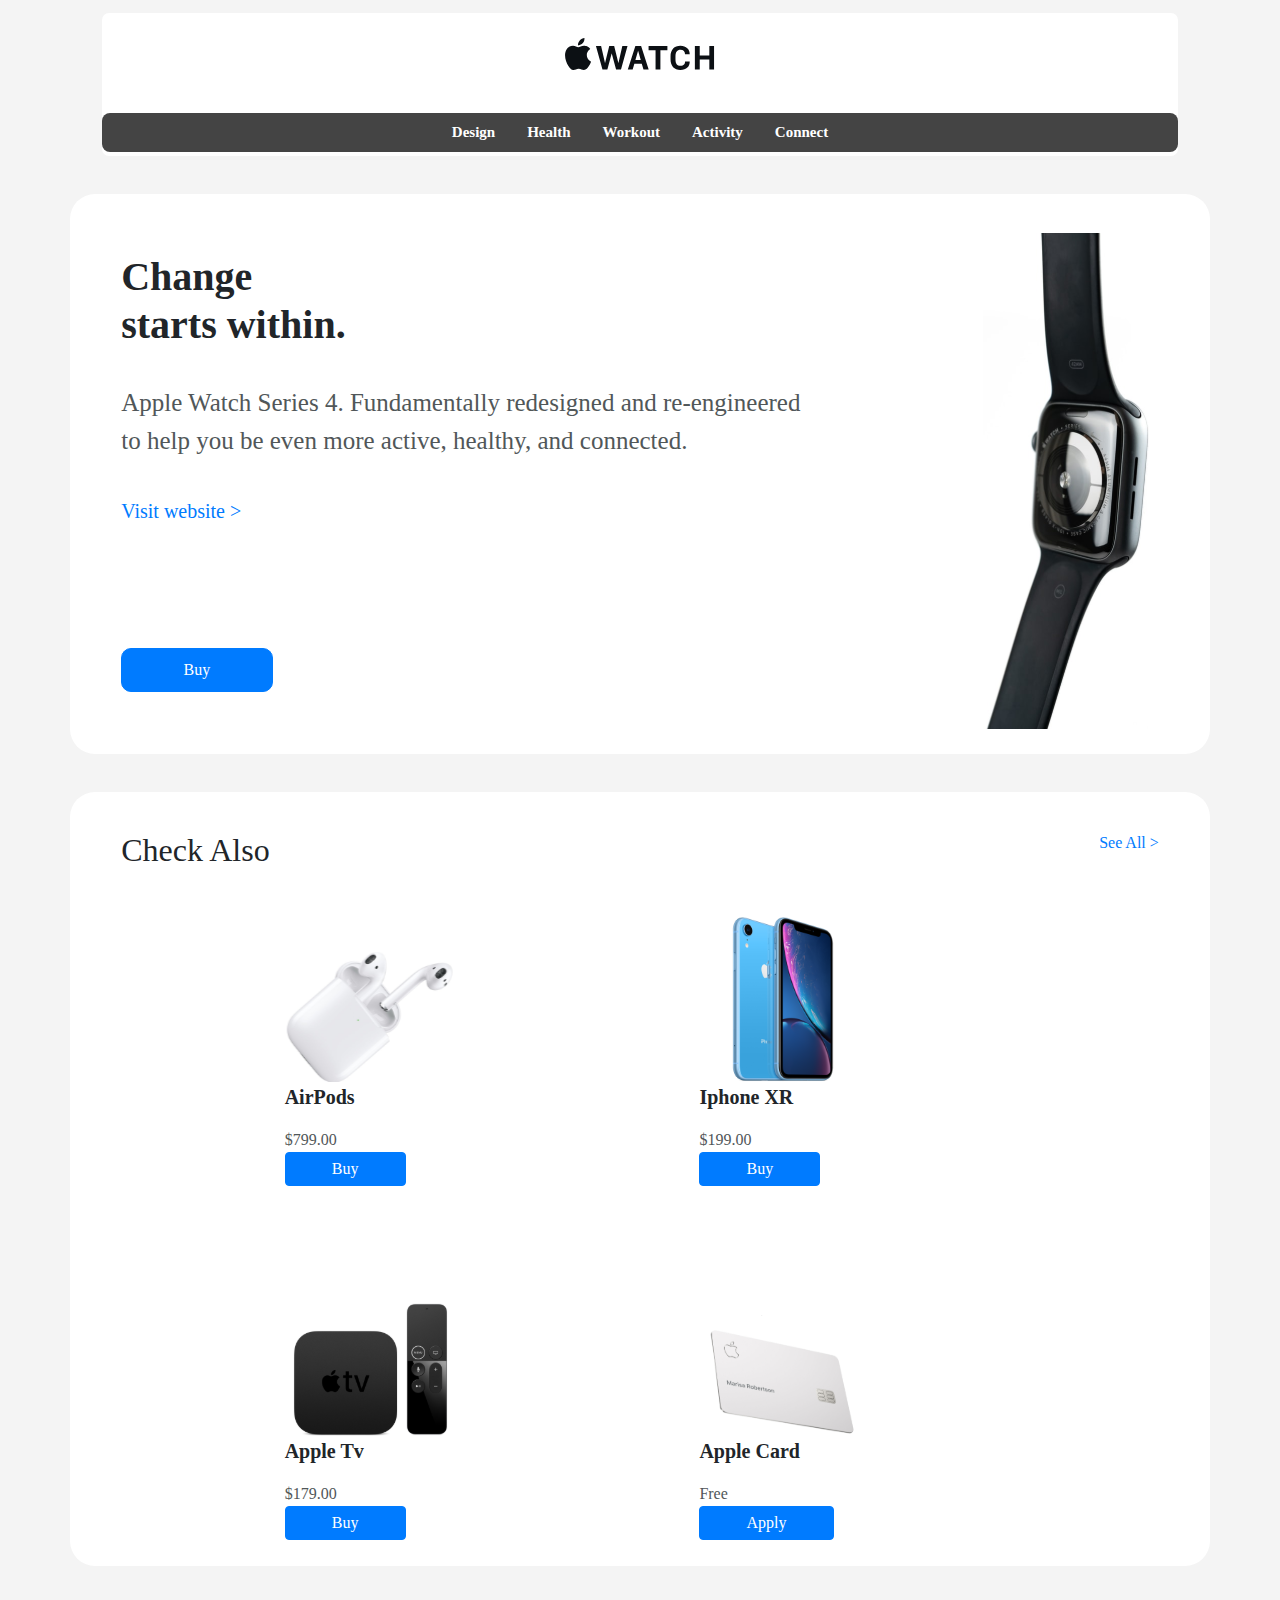
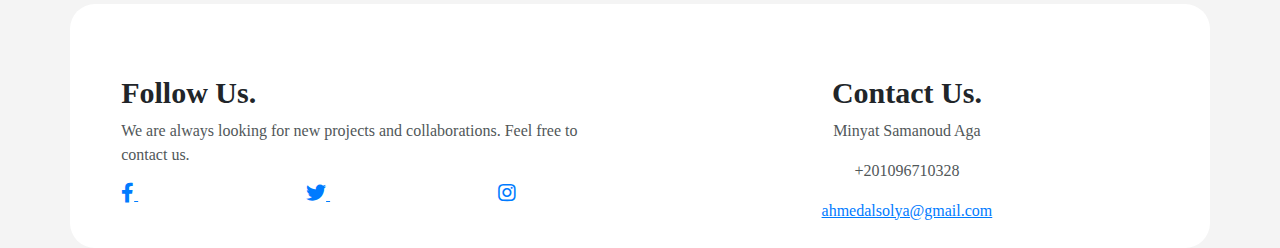
==== index.html @ 356c301e "first commit" ====
<!DOCTYPE html>
<html lang="en">

<head>
    <meta charset="UTF-8" />
    <meta http-equiv="X-UA-Compatible" content="IE=edge" />
    <meta name="viewport" content="width=device-width, initial-scale=1.0" />
    <title>Market</title>
    <link rel="stylesheet" href="css/bootstrap.min.css" />
    <link rel="stylesheet" href="css/all.min.css">
    <link rel="stylesheet" href="css/style.css" />
</head>

<body class="main">
    <section class="SectionNavber text-center">
        <div class="container">
            <img src="img/apple-watch.svg" alt="" />
            <ul class="nav">
                <li class="nav-item">
                    <a class="nav-link active" aria-current="page" href="#">Design</a>
                </li>
                <li class="nav-item">
                    <a class="nav-link" href="#">Health</a>
                </li>
                <li class="nav-item">
                    <a class="nav-link" href="#">Workout</a>
                </li>
                <li class="nav-item">
                    <a class="nav-link" href="#">Activity</a>
                </li>
                <li class="nav-item">
                    <a class="nav-link" href="#">Connect</a>
                </li>
            </ul>
        </div>
    </section>
    <section class="change">
        <div class="container">
            <div class="row">
                <div class="col-md-8">
                    <h2>Change
                        <br>
                        starts within.
                    </h2>
                    <p>Apple Watch Series 4. Fundamentally redesigned and re‑engineered to help you be even more active,
                        healthy, and connected.</p>
                    <a href="#" class="visit">Visit website ></a>
                    <a href="#" class="buy btn btn-primary">Buy</a>
                </div>
                <div class="col-md-4">
                    <img src="img/watch.svg" class="float-right" alt="">
                </div>
            </div>
        </div>
    </section>
    <section class="check">
        <div class="container">
            <h2 class="float-left">Check Also
            </h2>
            <a href="#" class="float-right">See All ></a>
            <div class="row">
                <div class="col-md-6">
                    <img src="img/Airpods.svg" alt="">
                    <p>AirPods</p>
                    <span>$799.00</span>
                    <a href="#" class="buy btn btn-primary">Buy</a>
                </div>
                <div class="col-md-6">
                    <img src="img/Iphone.svg" alt="">
                    <p>Iphone XR</p>
                    <span>$199.00</span>
                    <a href="#" class="buy btn btn-primary">Buy</a>
                </div>
                <div class="col-md-6">
                    <img src="img/Apple tv.svg" alt="">
                    <p>Apple Tv</p>
                    <span>$179.00</span>
                    <a href="#" class="buy btn btn-primary">Buy</a>
                </div>
                <div class="col-md-6">
                    <img src="img/Apple card.svg" alt="">
                    <p>Apple Card</p>
                    <span>Free</span>
                    <a href="#" class="buy btn btn-primary">Apply</a>
                </div>
            </div>
        </div>
    </section>
    <footer>
        <div class="container">
            <div class="row">
                <div class="col-md-6 mt-6">
                    <h2>Follow Us.</h2>
                    <p>We are always looking for new projects and collaborations. Feel free to contact us.</p>
                    <a href="#" class="m">
                        <i class="fab fa-facebook-f"></i>
                    </a>
                    <a href="#" class="m">
                        <i class="fab fa-twitter"></i>
                    </a>
                    <a href="#">
                        <i class="fab fa-instagram"></i>
                    </a>
                </div>
                <div class="col-md-6 text-center mt-6">
                    <h2>Contact Us.</h2>
                    <p>Minyat Samanoud Aga</p>
                    <p>+201096710328</p>
                    <a href="#">ahmedalsolya@gmail.com</a>
                </div>
            </div>
        </div>
    </footer>
    <script src="js/jquery-3.6.0.js"></script>
    <script src="js/bootstrap.min.js"></script>
</body>

</html>
---- css/style.css ----
a:hover{
    text-decoration: none;
}
img{
    max-width:100%;
    height:auto
}
.main{
    background-color: #F4F4F4;
    font-family: Inter;
}
.SectionNavber{
    background-color: #fff;
    margin: 0px 8%;
    border-radius: 7px;
    padding-top: 2%;
    margin-top: 1%;
    padding-bottom: .3%;
}
.SectionNavber .container{
    padding: 0;
}
.SectionNavber .nav{
    display: flex;
    justify-content: center;
    background-color: #444444;
    border-radius: 8px 8px 8px 8px;
    margin-top: 4%;
}
.SectionNavber .nav a{
    color: #fff;
    font-size: 15px;
    font-weight: 600;
}
.change , .check ,.main footer{
    margin-top: 3%;
    border-radius: 5px;
}
.main .change .container ,.main .check .container ,.main footer .container{
    background-color: #fff;
    padding: 3% 4% 2% 4%;
    border-radius: 25px;
}
.change h2{
    font-weight: 900;
    font-size: 40px;
    padding-top: 3%;
    padding-bottom: 4%;
}
    .change p{
        color: #515759;
        font-size: 25px;
        padding-bottom: 3%;
    }
    .change .visit{
        display: block;
        font-size: 20px;
        font-weight: 500;
    }
    .change .buy{
        padding: 1.3% 9%;
        border-radius: 10px;
        margin-top: 18%;
        }
        .check .container .row .col-md-6 {
            padding-top: 10%;
        }
        .check .container p{
            font-weight: 700;
            font-size: 20px;
        }
        .check .container span{
            color: #515759;
            display: block;
        }
        .check a.buy{
            padding:1% 12%;
        }
        footer h2{
            font-size: 30px;
            font-weight: 800;
        }
        footer p{
            color: #515759;
        }
        footer a.m{
            margin-right: 33.3333%;
        }
        footer a i{
            font-size: 20px;
        }
        footer .mt-6{
            margin-top: 2rem;
        }
        .buyPage{
            background-color: #7D7D7D;
        }
        nav a{
            color: #fff !important;
        }
        .buyPage nav a.buy{
            border-radius: 20px;
            width: 100px;
        }
        @media (max-width: 992px){
        nav a {
            margin-top: 2%;
        }
    }
    .header{
        margin-top: 5%;
    }
    .breadcrumb{
        background-color: transparent;
    }
    .breadcrumb .breadcrumb-item{        
        color: #51ACFF !important;
        font-size: 20px;
        font-weight: 500;
    }
    .det .detail{
        font-weight: 700;
        font-size: 20px;
        color: #fff;
    }
    .collectiom_img{
        margin-top: 5%;
        padding: 18% 0;
    }
    .buyPage footer {
        background-color: #313131;
        border-radius: 15px;
        padding: 3% ;
    }
    .buyPage footer .social i{
        color: #fff;
        text-align: center;
    }
    .buyPage footer p{
        color: #7D7D7D, 100%;
    }
    .buyPage footer p:nth-child(4){
        color: #fff;
    }
    .clothesPage{
        background-color: #F4F4F4;
    }
    .clothesPage .structure{
        background-color: #fff;
        padding: 4% 4% 13%;
        border-radius: 20px;
        }
    .clothesPage header .float-left .float-left img{
        padding-right: 1.3rem;
    }
    .clothesPage .co{
        color:#7D7D7D ;
    }
    .clothesPage .name{
        font-weight: 800;
    }
    .clear-fix{
        clear: both;
    }
    .justifyContent-center{
        display: flex;
        justify-content: center;
        margin-top: 3%;
    }
    .save{
        margin-top: 5%;
    }
    .save h2{
        margin-bottom: 5%;
    }
    .clothesPage .save p{
        color: #515759;
    }
    .code label{
        background-color:#f1f1f1;
        padding: 2% 7%;
        margin-right: 2%;
    }
    .code a{
        padding: 1.3% 6%;
    }
    .code p{
        color: #B6B6B6;
    }
    .clothesPage .discover{
        margin-top: 5%;
    }
    .discover h2{
        font-weight: 700;
    }
    .discover .price{
        color: #7D7D7D;
    }
    .clothesPage footer{
        margin-top: 7%;
    }
    footer a{
        text-decoration: underline;
    }
    footer a:hover{
        text-decoration: underline;
    }
    .showClothes{
        background-color: #FAFAFA;
    }
    .showClothes p{
        color: #515759;
    }
    .showClothes .best .border{
        border: 1px solid #00f !important;
        padding: 0 2%;
        font-size: 30px;
        }
        .showClothes .mb-6{
            margin-bottom: 5.2rem;
        }
        .dropdown-divider{
            border: 1px solid #D6D7D9;
        }
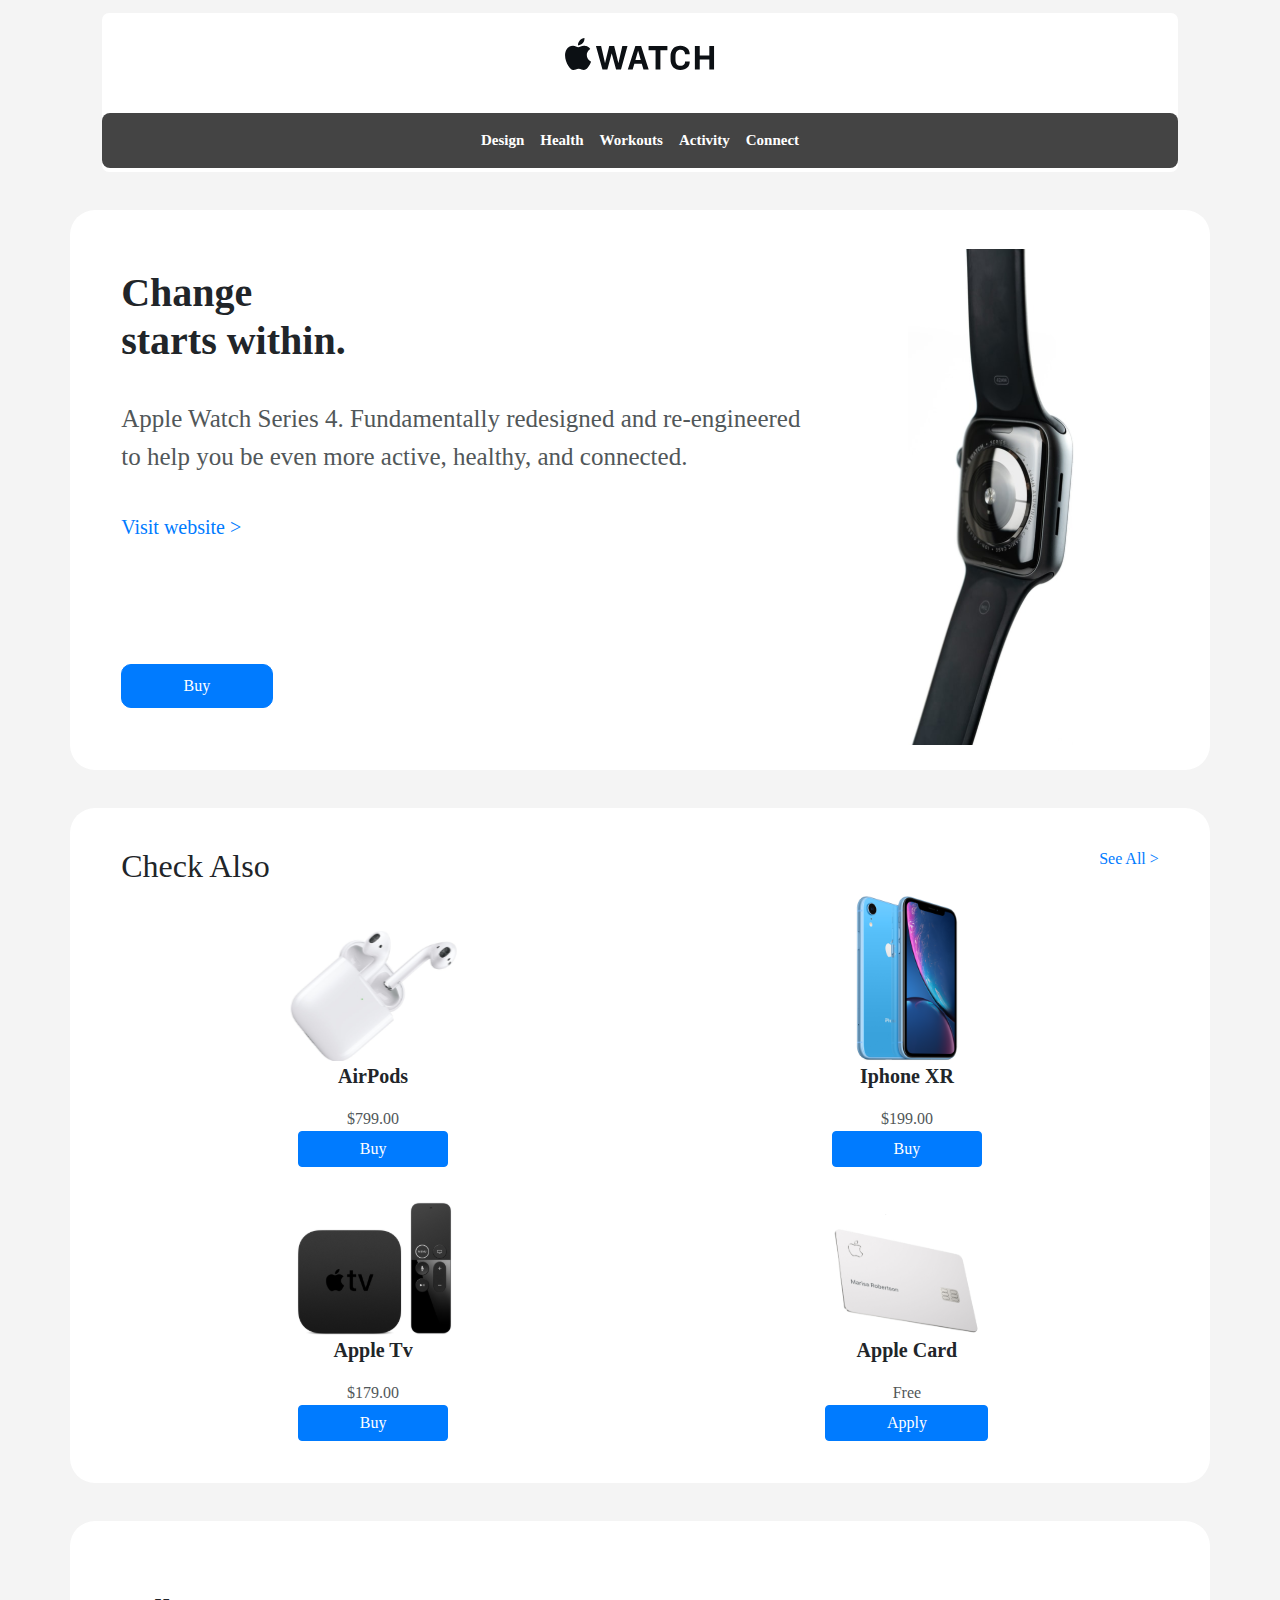
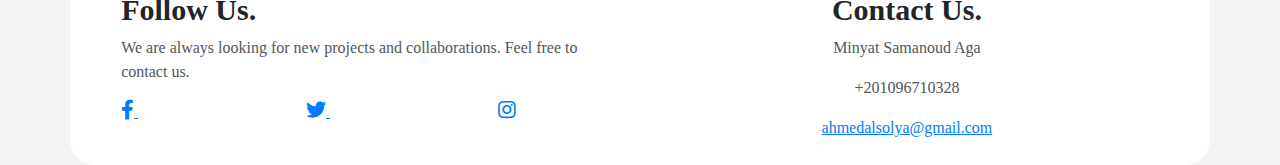
==== commit dc6f1232: "First Time" ====
--- a/index.html
+++ b/index.html
@@ -15,23 +15,31 @@
     <section class="SectionNavber text-center">
         <div class="container">
             <img src="img/apple-watch.svg" alt="" />
-            <ul class="nav">
-                <li class="nav-item">
-                    <a class="nav-link active" aria-current="page" href="#">Design</a>
-                </li>
-                <li class="nav-item">
-                    <a class="nav-link" href="#">Health</a>
-                </li>
-                <li class="nav-item">
-                    <a class="nav-link" href="#">Workout</a>
-                </li>
-                <li class="nav-item">
-                    <a class="nav-link" href="#">Activity</a>
-                </li>
-                <li class="nav-item">
-                    <a class="nav-link" href="#">Connect</a>
-                </li>
-            </ul>
+        <nav class="navbar navbar-expand-lg navbar-light">
+            <button class="navbar-toggler" type="button" data-toggle="collapse" data-target="#navbarNav"
+                aria-controls="navbarNav" aria-expanded="false" aria-label="Toggle navigation">
+                <span class="navbar-toggler-icon"></span>
+            </button>
+            <div class="collapse navbar-collapse" id="navbarNav">
+                <ul class="navbar-nav">
+                    <li class="nav-item active">
+                        <a class="nav-link" href="#">Design</a>
+                    </li>
+                    <li class="nav-item">
+                        <a class="nav-link" href="#">Health</a>
+                    </li>
+                    <li class="nav-item">
+                        <a class="nav-link" href="#">Workouts</a>
+                    </li>
+                    <li class="nav-item">
+                        <a class="nav-link" href="#">Activity</a>
+                    </li>
+                    <li class="nav-item">
+                        <a class="nav-link" href="#">Connect</a>
+                    </li>
+                </ul>
+            </div>
+        </nav>
         </div>
     </section>
     <section class="change">
@@ -47,7 +55,7 @@
                     <a href="#" class="visit">Visit website ></a>
                     <a href="#" class="buy btn btn-primary">Buy</a>
                 </div>
-                <div class="col-md-4">
+                <div class="col-md-4 img_watch">
                     <img src="img/watch.svg" class="float-right" alt="">
                 </div>
             </div>
@@ -58,30 +66,31 @@
             <h2 class="float-left">Check Also
             </h2>
             <a href="#" class="float-right">See All ></a>
-            <div class="row">
+            <div class="clear-fix"></div>
+            <div class="row text-center">
                 <div class="col-md-6">
-                    <img src="img/Airpods.svg" alt="">
+                    <img src="img/Airpods.svg" class="sell" alt="">
                     <p>AirPods</p>
                     <span>$799.00</span>
                     <a href="#" class="buy btn btn-primary">Buy</a>
                 </div>
                 <div class="col-md-6">
-                    <img src="img/Iphone.svg" alt="">
+                    <img src="img/Iphone.svg" class="sell" alt="">
                     <p>Iphone XR</p>
                     <span>$199.00</span>
                     <a href="#" class="buy btn btn-primary">Buy</a>
                 </div>
                 <div class="col-md-6">
-                    <img src="img/Apple tv.svg" alt="">
+                    <img src="img/Apple tv.svg" class="sell" alt="">
                     <p>Apple Tv</p>
                     <span>$179.00</span>
                     <a href="#" class="buy btn btn-primary">Buy</a>
                 </div>
                 <div class="col-md-6">
-                    <img src="img/Apple card.svg" alt="">
+                    <img src="img/Apple card.svg" class="sell" alt="">
                     <p>Apple Card</p>
                     <span>Free</span>
-                    <a href="#" class="buy btn btn-primary">Apply</a>
+                    <a href="#" class="buy btn btn-primary mb-3">Apply</a>
                 </div>
             </div>
         </div>
--- a/css/style.css
+++ b/css/style.css
@@ -1,224 +1,302 @@
-a:hover{
+a:hover {
     text-decoration: none;
 }
-img{
-    max-width:100%;
-    height:auto
-}
-.main{
-    background-color: #F4F4F4;
+
+img {
+    max-width: 100%;
+    height: auto;
+}
+
+.main {
+    background-color: #f4f4f4;
     font-family: Inter;
 }
-.SectionNavber{
+.navbar-light .navbar-toggler-icon{
+    background-image:url("data:image/svg+xml,%3csvg xmlns='http://www.w3.org/2000/svg' width='40' height='40' viewBox='0 0 30 30'%3e%3cpath stroke='rgba(255, 255, 255, 1)' stroke-linecap='round' stroke-miterlimit='12' stroke-width='2.5' d='M4 7h22M4 15h22M4 23h22'/%3e%3c/svg%3e") ;
+}
+.SectionNavber {
     background-color: #fff;
     margin: 0px 8%;
     border-radius: 7px;
     padding-top: 2%;
     margin-top: 1%;
-    padding-bottom: .3%;
-}
-.SectionNavber .container{
+    padding-bottom: 0.3%;
+}
+
+.SectionNavber .container {
     padding: 0;
 }
-.SectionNavber .nav{
+
+.SectionNavber nav {
     display: flex;
     justify-content: center;
     background-color: #444444;
     border-radius: 8px 8px 8px 8px;
     margin-top: 4%;
 }
-.SectionNavber .nav a{
+.SectionNavber .collapse{
+    justify-content: center;
+}
+.SectionNavber nav a {
     color: #fff;
     font-size: 15px;
     font-weight: 600;
 }
-.change , .check ,.main footer{
+
+.change,
+.check,
+.main footer {
     margin-top: 3%;
     border-radius: 5px;
 }
-.main .change .container ,.main .check .container ,.main footer .container{
+
+.main .change .container,
+.main .check .container,
+.main footer .container {
     background-color: #fff;
     padding: 3% 4% 2% 4%;
     border-radius: 25px;
 }
-.change h2{
+
+.change h2 {
     font-weight: 900;
     font-size: 40px;
     padding-top: 3%;
     padding-bottom: 4%;
 }
-    .change p{
-        color: #515759;
-        font-size: 25px;
-        padding-bottom: 3%;
+
+.change p {
+    color: #515759;
+    font-size: 25px;
+    padding-bottom: 3%;
+}
+
+.change .visit {
+    display: block;
+    font-size: 20px;
+    font-weight: 500;
+}
+
+.change .buy {
+    padding: 1.3% 9%;
+    border-radius: 10px;
+    margin-top: 18%;
+}
+
+.change .img_watch {
+    display: flex;
+    justify-content: center;
+}
+
+/* .check .container .row .col-md-6 {
+    padding-top: 2%;
+} */
+
+.check .sell{
+
+}
+
+.check .container p {
+    font-weight: 700;
+    font-size: 20px;
+}
+
+.check .container span {
+    color: #515759;
+    display: block;
+}
+
+.check a.buy {
+    padding: 1% 12%;
+}
+
+footer h2 {
+    font-size: 30px;
+    font-weight: 800;
+}
+
+footer p {
+    color: #515759;
+}
+
+footer a.m {
+    margin-right: 33.3333%;
+}
+
+footer a i {
+    font-size: 20px;
+}
+
+footer .mt-6 {
+    margin-top: 2rem;
+}
+
+.buyPage {
+    background-color: #7d7d7d;
+}
+
+nav a {
+    color: #fff !important;
+}
+
+.buyPage nav a.buy {
+    border-radius: 20px;
+    width: 100px;
+}
+
+@media (max-width: 992px) {
+    nav a {
+        margin-top: 2%;
     }
-    .change .visit{
-        display: block;
-        font-size: 20px;
-        font-weight: 500;
-    }
-    .change .buy{
-        padding: 1.3% 9%;
-        border-radius: 10px;
-        margin-top: 18%;
-        }
-        .check .container .row .col-md-6 {
-            padding-top: 10%;
-        }
-        .check .container p{
-            font-weight: 700;
-            font-size: 20px;
-        }
-        .check .container span{
-            color: #515759;
-            display: block;
-        }
-        .check a.buy{
-            padding:1% 12%;
-        }
-        footer h2{
-            font-size: 30px;
-            font-weight: 800;
-        }
-        footer p{
-            color: #515759;
-        }
-        footer a.m{
-            margin-right: 33.3333%;
-        }
-        footer a i{
-            font-size: 20px;
-        }
-        footer .mt-6{
-            margin-top: 2rem;
-        }
-        .buyPage{
-            background-color: #7D7D7D;
-        }
-        nav a{
-            color: #fff !important;
-        }
-        .buyPage nav a.buy{
-            border-radius: 20px;
-            width: 100px;
-        }
-        @media (max-width: 992px){
-        nav a {
-            margin-top: 2%;
-        }
-    }
-    .header{
-        margin-top: 5%;
-    }
-    .breadcrumb{
-        background-color: transparent;
-    }
-    .breadcrumb .breadcrumb-item{        
-        color: #51ACFF !important;
-        font-size: 20px;
-        font-weight: 500;
-    }
-    .det .detail{
-        font-weight: 700;
-        font-size: 20px;
-        color: #fff;
-    }
-    .collectiom_img{
-        margin-top: 5%;
-        padding: 18% 0;
-    }
-    .buyPage footer {
-        background-color: #313131;
-        border-radius: 15px;
-        padding: 3% ;
-    }
-    .buyPage footer .social i{
-        color: #fff;
-        text-align: center;
-    }
-    .buyPage footer p{
-        color: #7D7D7D, 100%;
-    }
-    .buyPage footer p:nth-child(4){
-        color: #fff;
-    }
-    .clothesPage{
-        background-color: #F4F4F4;
-    }
-    .clothesPage .structure{
-        background-color: #fff;
-        padding: 4% 4% 13%;
-        border-radius: 20px;
-        }
-    .clothesPage header .float-left .float-left img{
-        padding-right: 1.3rem;
-    }
-    .clothesPage .co{
-        color:#7D7D7D ;
-    }
-    .clothesPage .name{
-        font-weight: 800;
-    }
-    .clear-fix{
-        clear: both;
-    }
-    .justifyContent-center{
-        display: flex;
-        justify-content: center;
-        margin-top: 3%;
-    }
-    .save{
-        margin-top: 5%;
-    }
-    .save h2{
-        margin-bottom: 5%;
-    }
-    .clothesPage .save p{
-        color: #515759;
-    }
-    .code label{
-        background-color:#f1f1f1;
-        padding: 2% 7%;
-        margin-right: 2%;
-    }
-    .code a{
-        padding: 1.3% 6%;
-    }
-    .code p{
-        color: #B6B6B6;
-    }
-    .clothesPage .discover{
-        margin-top: 5%;
-    }
-    .discover h2{
-        font-weight: 700;
-    }
-    .discover .price{
-        color: #7D7D7D;
-    }
-    .clothesPage footer{
-        margin-top: 7%;
-    }
-    footer a{
-        text-decoration: underline;
-    }
-    footer a:hover{
-        text-decoration: underline;
-    }
-    .showClothes{
-        background-color: #FAFAFA;
-    }
-    .showClothes p{
-        color: #515759;
-    }
-    .showClothes .best .border{
-        border: 1px solid #00f !important;
-        padding: 0 2%;
-        font-size: 30px;
-        }
-        .showClothes .mb-6{
-            margin-bottom: 5.2rem;
-        }
-        .dropdown-divider{
-            border: 1px solid #D6D7D9;
-        }+}
+
+.header {
+    margin-top: 5%;
+}
+
+.breadcrumb {
+    background-color: transparent;
+}
+
+.breadcrumb .breadcrumb-item {
+    color: #51acff !important;
+    font-size: 20px;
+    font-weight: 500;
+}
+
+.det .detail {
+    font-weight: 700;
+    font-size: 20px;
+    color: #fff;
+}
+
+.collectiom_img {
+    padding: 7% 0;
+    text-align: center;
+}
+
+.buyPage footer {
+    background-color: #313131;
+    border-radius: 15px;
+    padding: 3%;
+}
+
+.buyPage footer .social i {
+    color: #fff;
+    text-align: center;
+}
+
+.buyPage footer p {
+    color: #7d7d7d;
+}
+
+.buyPage footer p:nth-child(4) {
+    color: #fff;
+}
+
+.clothesPage {
+    background-color: #f4f4f4;
+}
+
+.clothesPage .structure {
+    background-color: #fff;
+    padding: 4% 4% 13%;
+    border-radius: 20px;
+}
+
+.clothesPage header .float-left .float-left img {
+    padding-right: 1.3rem;
+}
+
+.clothesPage .co {
+    color: #7d7d7d;
+}
+
+.clothesPage .name {
+    font-weight: 800;
+}
+
+.clear-fix {
+    clear: both;
+}
+
+.justifyContent-center {
+    display: flex;
+    justify-content: center;
+    margin-top: 3%;
+}
+
+.save {
+    margin-top: 4%;
+}
+
+.save h2 {
+    margin-bottom: 3%;
+}
+
+.clothesPage .save p {
+    color: #515759;
+}
+
+.code label {
+    background-color: #f1f1f1;
+    padding: 1.3% 7%;
+    margin-right: 2%;
+}
+
+.code a {
+    padding: 1.3% 6%;
+}
+
+.code p {
+    color: #b6b6b6;
+}
+
+.clothesPage .discover {
+    margin-top: 3%;
+}
+
+.discover h2 {
+    font-weight: 700;
+    font-size: 25px;
+}
+
+.discover .price {
+    color: #7d7d7d;
+}
+
+.clothesPage footer {
+    margin-top: 7%;
+}
+
+footer a {
+    text-decoration: underline;
+}
+
+footer a:hover {
+    text-decoration: underline;
+}
+
+.showClothes {
+    background-color: #fafafa;
+}
+
+.showClothes p {
+    color: #515759;
+}
+.showClothes .best{
+    margin-top: 4%;
+}
+.showClothes .best .border {
+    border: 1px solid #00f !important;
+    padding: 0 2%;
+    font-size: 30px;
+}
+
+.showClothes .mb-6 {
+    margin-bottom: 5.2rem;
+}
+
+.dropdown-divider {
+    border: 1px solid #d6d7d9;
+}
